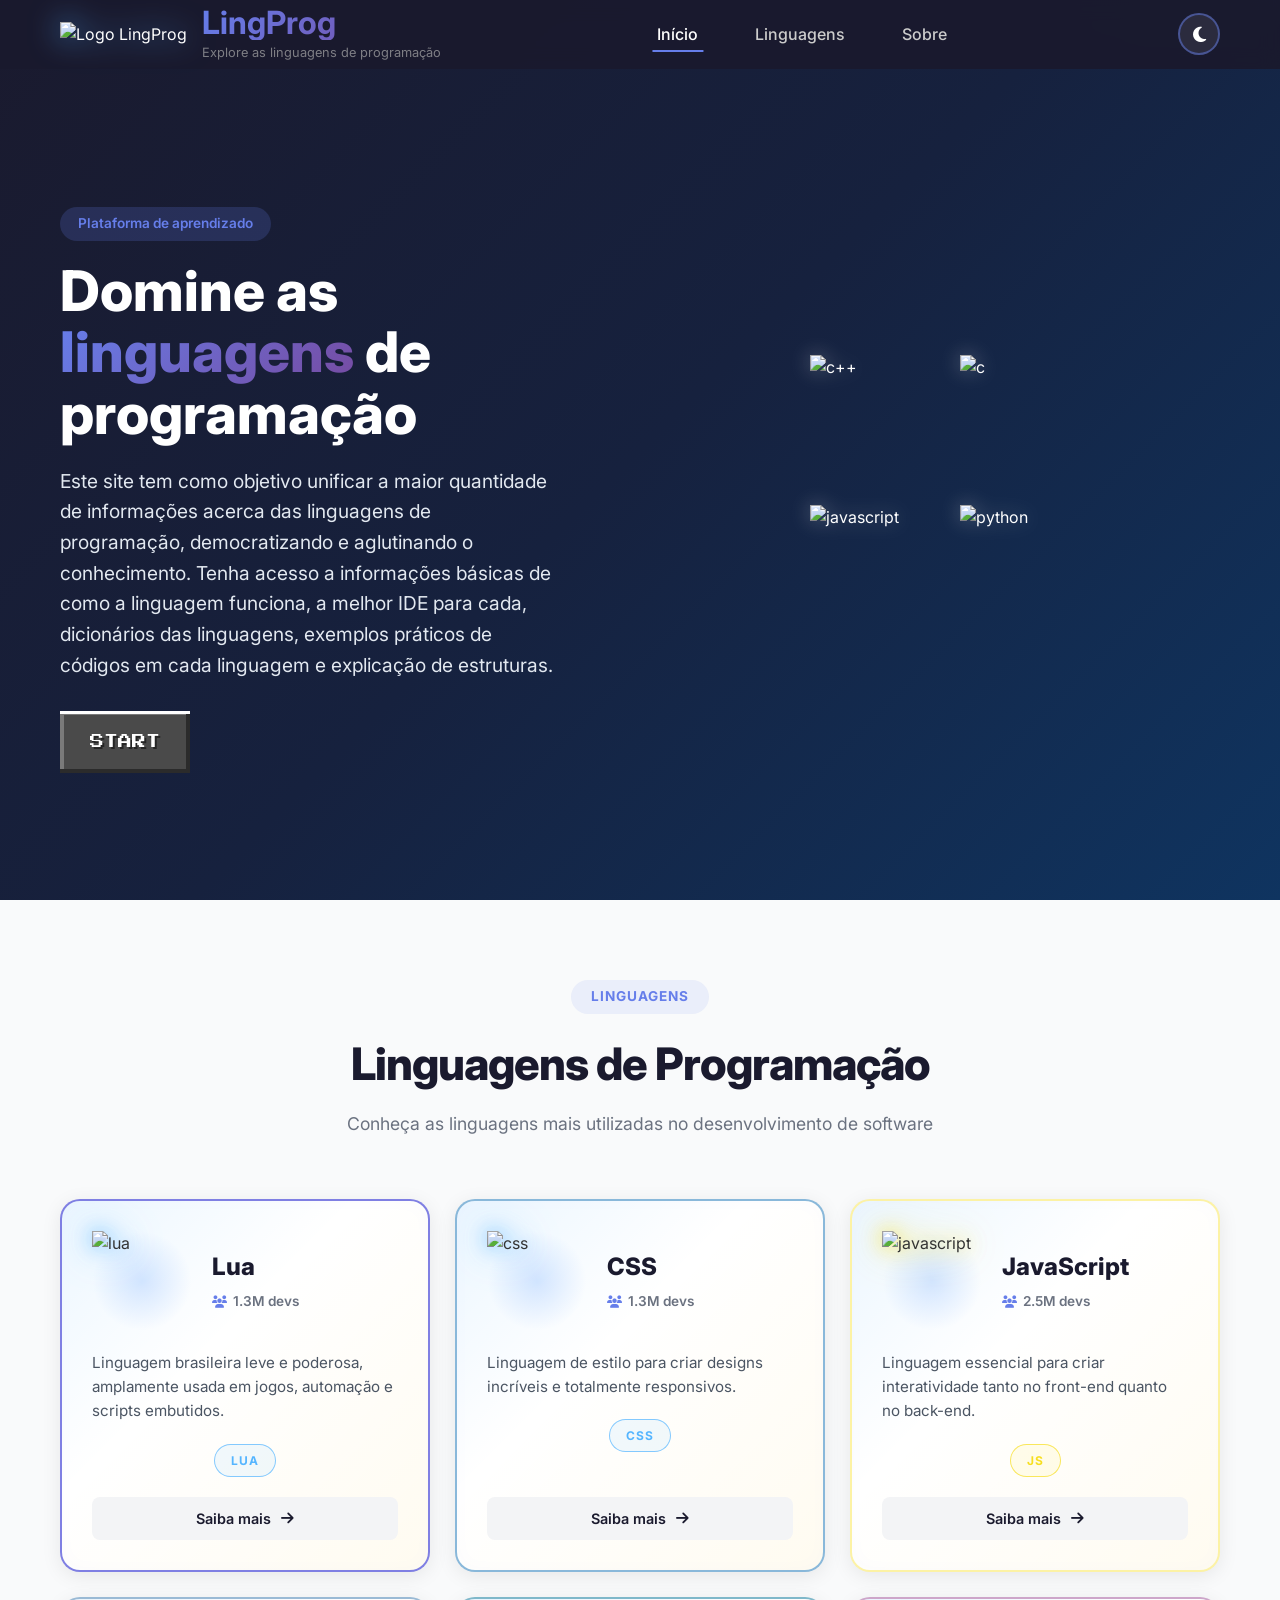
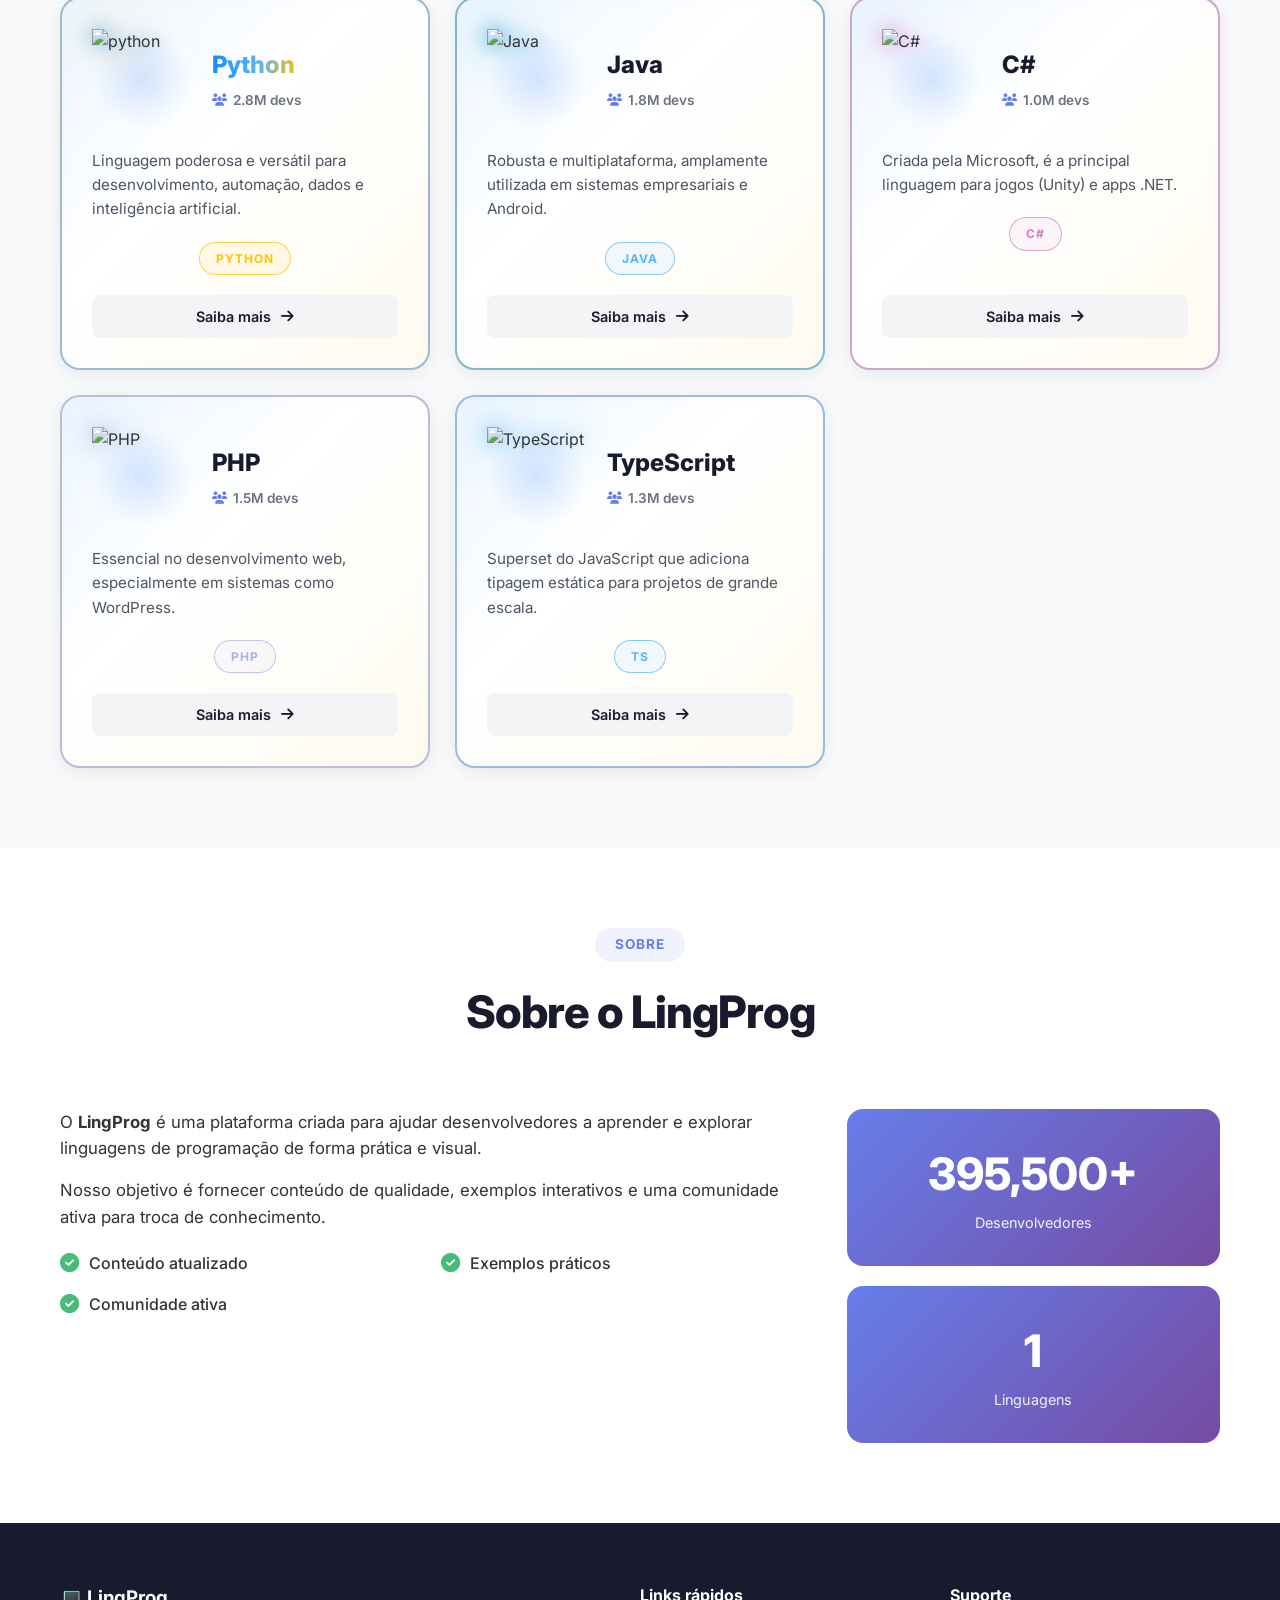
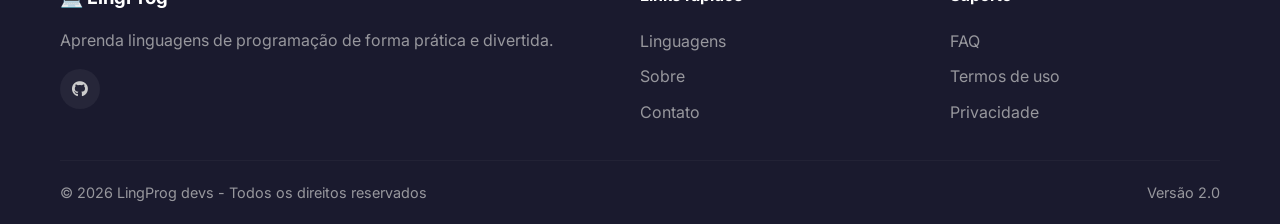
==== index.html @ 623057dc "primeito commit" ====
<!DOCTYPE html>
<html lang="pt-BR">
<head>
    <meta charset="UTF-8">
    <meta name="viewport" content="width=device-width, initial-scale=1.0">
    <title>LingProg - Linguagens de Programação</title>
    
    <!-- ===== FAVICON (Logo da aba do navegador) ===== -->
    <link rel="icon" type="image/png" href="img/logo-site.png">
    
    <!-- ===== CSS ===== -->
    <link rel="stylesheet" href="site.css">
    
    <!-- ===== FONTES ===== -->
    <link href="https://fonts.googleapis.com/css2?family=Inter:wght@300;400;500;600;700;800;900&display=swap" rel="stylesheet">
    <link href="https://fonts.googleapis.com/css2?family=Press+Start+2P&display=swap" rel="stylesheet">
    
    <!-- ===== FONT AWESOME (ÍCONES) ===== -->
    <link rel="stylesheet" href="https://cdnjs.cloudflare.com/ajax/libs/font-awesome/6.4.0/css/all.min.css">
</head>
<body>

    <!-- ========================================== -->
    <!-- LOADER / TELA DE CARREGAMENTO             -->
    <!-- ========================================== -->
    <div id="loader" class="loader">
        <div class="loader-content">
            <div class="fa-3x">
                <i class="fa-solid fa-cog fa-spin-snap fa-spin"></i>
            </div>
            <h2>LingProg</h2>
            <p>Carregando...</p>
        </div>
    </div>

    <!-- ========================================== -->
    <!-- CABEÇALHO                                 -->
    <!-- ========================================== -->
    <header id="header">
        <div class="container">
            <div class="logo">
                <img src="img/logo-site.png" alt="Logo LingProg" class="logo-img">
                <div class="logo-text">
                    <h1>LingProg</h1>
                    <p>Explore as linguagens de programação</p>
                </div>
            </div>

            <nav>
                <ul>
                    <li><a href="#home" class="active">Início</a></li>
                    <li><a href="#linguagens">Linguagens</a></li>
                    <li><a href="#sobre">Sobre</a></li>
                </ul>
            </nav>

            <!-- BOTÃO DE TEMA CLARO/ESCURO -->
            <button id="themeToggle" class="theme-toggle" aria-label="Alternar tema">
                <i class="fas fa-moon"></i>
            </button>

            <button id="menuToggle" class="menu-toggle" aria-label="Menu">
                <i class="fas fa-bars"></i>
            </button>
        </div>
    </header>

    <!-- ========================================== -->
    <!-- BANNER / INTRODUÇÃO                       -->
    <!-- ========================================== -->
    <section id="home" class="banner">
        <div class="container">
            <div class="banner-content">
                <div class="banner-text">
                    <span class="badge"> Plataforma de aprendizado</span>
                    <h2>Domine as <span class="highlight">linguagens</span> de programação</h2>
                    <p>
                        Este site tem como objetivo unificar a maior quantidade de informações acerca das linguagens de programação, democratizando e aglutinando o conhecimento.
                        Tenha acesso a informações básicas de como a linguagem funciona, a melhor IDE para cada, dicionários das linguagens, exemplos práticos de códigos em cada linguagem e explicação de estruturas.
                    </p>
                    
                    <div class="pixel-btn-wrapper">
                        <a href="#linguagens" class="btn btn-pixel liquid-pixel">
                            <span class="btn-text">START</span>
                            <span class="btn-pixel-bg"></span>
                        </a>
                    </div>
                </div>
                <div class="banner-image">
                    <div class="floating-cards">
                        <a href="#linguagens" class="pixel-card">
                            <img src="img/c-plus-plus.png" alt="c++">
                        </a>
                        <a href="#linguagens" class="pixel-card">
                            <img src="img/c.png" alt="c">
                        </a>
                        <a href="#linguagens" class="pixel-card">
                            <img src="img/js.png" alt="javascript">
                        </a>
                        <a href="#linguagens" class="pixel-card">
                            <img src="img/python.png" alt="python">
                        </a>
                    </div>
                </div>
            </div>
        </div>
    </section>

    <!-- SEÇÃO DE LINGUAGENS (CARDS)        -->
  
    <section id="linguagens" class="linguagens">
        <div class="container">
            <div class="section-header">
                <span class="section-tag">Linguagens</span>
                <h2 class="section-title"> Linguagens de Programação</h2>
                <p class="section-subtitle">
                    Conheça as linguagens mais utilizadas no desenvolvimento de software
                </p>
            </div>

            <div class="cards-grid" id="cardsGrid">
                
                <!-- CARD 1: LUA -->
                <div class="card card-lua dark-card" data-language="lua">
                    <div class="card-top">
                        <div class="card-icon">
                            <img src="img/icone-lua.png" alt="lua">
                        </div>
                        <div class="card-info-top">
                            <h3>Lua</h3>
                            <span class="card-users"><i class="fas fa-users"></i> 1.3M devs</span>
                        </div>
                    </div>
                    <p class="card-desc">
                        Linguagem brasileira leve e poderosa, amplamente usada em jogos, automação e scripts embutidos.
                    </p>
                    <span class="card-tag">LUA</span>
                    <a href="lua.html" class="btn-card">Saiba mais <i class="fas fa-arrow-right"></i></a>
                </div>

                <!-- CARD 2: CSS -->
                <div class="card card-css dark-card" data-language="css">
                    <div class="card-top">
                        <div class="card-icon">
                            <img src="img/icone-css.png" alt="css">
                        </div>
                        <div class="card-info-top">
                            <h3>CSS</h3>
                            <span class="card-users"><i class="fas fa-users"></i> 1.3M devs</span>
                        </div>
                    </div>
                    <p class="card-desc">
                        Linguagem de estilo para criar designs incríveis e totalmente responsivos.
                    </p>
                    <span class="card-tag">CSS</span>
                    <a href="css.html" class="btn-card">Saiba mais <i class="fas fa-arrow-right"></i></a>
                </div>

                <!-- CARD 3: JavaScript -->
                <div class="card card-js dark-card" data-language="js">
                    <div class="card-top">
                        <div class="card-icon">
                            <img src="img/icone-js.png" alt="javascript">
                        </div>
                        <div class="card-info-top">
                            <h3>JavaScript</h3>
                            <span class="card-users"><i class="fas fa-users"></i> 2.5M devs</span>
                        </div>
                    </div>
                    <p class="card-desc">
                        Linguagem essencial para criar interatividade tanto no front-end quanto no back-end.
                    </p>
                    <span class="card-tag">JS</span>
                    <a href="javascript.html" class="btn-card">Saiba mais <i class="fas fa-arrow-right"></i></a>
                </div>

                <!-- CARD 4: Python -->
                <div class="card card-python dark-card" data-language="python">
                    <div class="card-top">
                        <div class="card-icon">
                            <img src="img/python-card.png" alt="python">
                        </div>
                        <div class="card-info-top">
                            <h3>Python</h3>
                            <span class="card-users"><i class="fas fa-users"></i> 2.8M devs</span>
                        </div>
                    </div>
                    <p class="card-desc">
                        Linguagem poderosa e versátil para desenvolvimento, automação, dados e inteligência artificial.
                    </p>
                    <span class="card-tag">PYTHON</span>
                    <a href="python.html" class="btn-card">Saiba mais <i class="fas fa-arrow-right"></i></a>
                </div>

                <!-- CARD 5: Java -->
                <div class="card card-java dark-card" data-language="java">
                    <div class="card-top">
                        <div class="card-icon">
                            <img src="img/icone-java.png" alt="Java">
                        </div>
                        <div class="card-info-top">
                            <h3>Java</h3>
                            <span class="card-users"><i class="fas fa-users"></i> 1.8M devs</span>
                        </div>
                    </div>
                    <p class="card-desc">
                        Robusta e multiplataforma, amplamente utilizada em sistemas empresariais e Android.
                    </p>
                    <span class="card-tag">JAVA</span>
                    <a href="java.html" class="btn-card">Saiba mais <i class="fas fa-arrow-right"></i></a>
                </div>

                <!-- CARD 6: C# -->
                <div class="card card-csharp dark-card" data-language="csharp">
                    <div class="card-top">
                        <div class="card-icon">
                            <img src="img/icone-csharp.png" alt="C#">
                        </div>
                        <div class="card-info-top">
                            <h3>C#</h3>
                            <span class="card-users"><i class="fas fa-users"></i> 1.0M devs</span>
                        </div>
                    </div>
                    <p class="card-desc">
                        Criada pela Microsoft, é a principal linguagem para jogos (Unity) e apps .NET.
                    </p>
                    <span class="card-tag">C#</span>
                    <a href="csharp.html" class="btn-card">Saiba mais <i class="fas fa-arrow-right"></i></a>
                </div>

                <!-- CARD 7: PHP -->
                <div class="card card-php dark-card" data-language="php">
                    <div class="card-top">
                        <div class="card-icon">
                            <img src="img/icone-php.png" alt="PHP">
                        </div>
                        <div class="card-info-top">
                            <h3>PHP</h3>
                            <span class="card-users"><i class="fas fa-users"></i> 1.5M devs</span>
                        </div>
                    </div>
                    <p class="card-desc">
                        Essencial no desenvolvimento web, especialmente em sistemas como WordPress.
                    </p>
                    <span class="card-tag">PHP</span>
                    <a href="php.html" class="btn-card">Saiba mais <i class="fas fa-arrow-right"></i></a>
                </div>

                <!-- CARD 8: TypeScript -->
                <div class="card card-typescript dark-card" data-language="typescript">
                    <div class="card-top">
                        <div class="card-icon">
                            <img src="img/icone-typescript.png" alt="TypeScript">
                        </div>
                        <div class="card-info-top">
                            <h3>TypeScript</h3>
                            <span class="card-users"><i class="fas fa-users"></i> 1.3M devs</span>
                        </div>
                    </div>
                    <p class="card-desc">
                        Superset do JavaScript que adiciona tipagem estática para projetos de grande escala.
                    </p>
                    <span class="card-tag">TS</span>
                    <a href="typescript.html" class="btn-card">Saiba mais <i class="fas fa-arrow-right"></i></a>
                </div>

            </div>
        </div>
    </section>

    <!-- SEÇÃO SOBRE   -->
    <section id="sobre" class="sobre">
        <div class="container">
            <div class="section-header">
                <span class="section-tag">Sobre</span>
                <h2 class="section-title"> Sobre o LingProg</h2>
            </div>
            <div class="sobre-content">
                <div class="sobre-texto">
                    <p>
                        O <strong>LingProg</strong> é uma plataforma criada para ajudar
                        desenvolvedores a aprender e explorar linguagens de programação
                        de forma prática e visual.
                    </p>
                    <p>
                        Nosso objetivo é fornecer conteúdo de qualidade, exemplos
                        interativos e uma comunidade ativa para troca de conhecimento.
                    </p>
                    <div class="features">
                        <div class="feature">
                            <i class="fas fa-check-circle"></i>
                            <span>Conteúdo atualizado</span>
                        </div>
                        <div class="feature">
                            <i class="fas fa-check-circle"></i>
                            <span>Exemplos práticos</span>
                        </div>
                        <div class="feature">
                            <i class="fas fa-check-circle"></i>
                            <span>Comunidade ativa</span>
                        </div>
                    </div>
                </div>
                <div class="sobre-stats">
                    <div class="stat">
                        <span class="stat-number" data-count="2500000">0</span>
                        <span class="stat-label">Desenvolvedores</span>
                    </div>
                    <div class="stat">
                        <span class="stat-number" data-count="8">0</span>
                        <span class="stat-label">Linguagens</span>
                    </div>
                </div>
            </div>
        </div>
    </section>

    <!-- RODAPÉ       -->
    <footer>
        <div class="container">
            <div class="footer-content">
                <div class="footer-section">
                    <h3>💻 LingProg</h3>
                    <p>
                        Aprenda linguagens de programação de forma prática e divertida.
                    </p>
                    <div class="social-links">
                        <a href="#"><i class="fab fa-github"></i></a>
                    </div>
                </div>
                <div class="footer-section">
                    <h4>Links rápidos</h4>
                    <ul>
                        <li><a href="#linguagens">Linguagens</a></li>
                        <li><a href="#sobre">Sobre</a></li>
                        <li><a href="#contato">Contato</a></li>
                    </ul>
                </div>
                <div class="footer-section">
                    <h4>Suporte</h4>
                    <ul>
                        <li><a href="#">FAQ</a></li>
                        <li><a href="#">Termos de uso</a></li>
                        <li><a href="#">Privacidade</a></li>
                    </ul>
                </div>
            </div>
            <div class="footer-bottom">
                <p>&copy; 2026 LingProg devs - Todos os direitos reservados</p>
                <p class="footer-version">Versão 2.0</p>
            </div>
        </div>
    </footer>

    <button id="backToTop" class="back-to-top">
        <i class="fas fa-arrow-up"></i>
    </button>

    <script src="script.js"></script>
</body>
</html>
---- site.css ----
/* ========================================== */
/* TEMA CLARO E ESCURO - VARIÁVEIS             */
/* ========================================== */

:root {
    --bg-body: #f0f2f5;
    --bg-card: #ffffff;
    --bg-section: #f9fafb;
    --bg-header: rgba(26, 26, 46, 0.95);
    --text-primary: #333;
    --text-secondary: #6b7280;
    --text-title: #1a1a2e;
    --border-color: #e5e7eb;
}

body.dark-mode {
    --bg-body: #0a0e1a;
    --bg-card: #05070d;
    --bg-section: #0f1420;
    --bg-header: rgba(5, 7, 13, 0.95);
    --text-primary: #e2e8f0;
    --text-secondary: #8a94a6;
    --text-title: #ffffff;
    --border-color: #1f2937;
}

/* RESET E CONFIGURAÇÕES GERAIS */
* {
    margin: 0;
    padding: 0;
    box-sizing: border-box;
}

html {
    scroll-behavior: smooth;
}

body {
    font-family: 'Inter', sans-serif;
    background: var(--bg-body);
    color: var(--text-primary);
    line-height: 1.6;
    overflow-x: hidden;
    transition: background 0.4s ease, color 0.4s ease;
}

.container {
    max-width: 1200px;
    margin: 0 auto;
    padding: 0 20px;
}

a {
    text-decoration: none;
    color: inherit;
}

ul {
    list-style: none;
}

/* LOADER */
.loader {
    position: fixed;
    top: 0;
    left: 0;
    width: 100%;
    height: 100%;
    background: #1a1a2e;
    display: flex;
    justify-content: center;
    align-items: center;
    z-index: 9999;
    transition: opacity 0.8s ease, visibility 0.8s ease;
}

.loader.hidden {
    opacity: 0;
    visibility: hidden;
}

.loader-content {
    text-align: center;
    color: white;
}

.loader-content h2 {
    font-size: 2em;
    background: linear-gradient(135deg, #667eea, #764ba2);
    -webkit-background-clip: text;
    -webkit-text-fill-color: transparent;
}

.loader-content p {
    opacity: 0.7;
    margin-top: 5px;
}

/* CABEÇALHO */
header {
    background: var(--bg-header);
    backdrop-filter: blur(10px);
    color: white;
    padding: 5px 0;
    position: fixed;
    width: 100%;
    top: 0;
    z-index: 1000;
    transition: all 0.3s ease;
}

header.scrolled {
    box-shadow: 0 4px 20px rgba(0,0,0,0.3);
    padding: 2px 0;
}

header .container {
    display: flex;
    justify-content: space-between;
    align-items: center;
    flex-wrap: wrap;
}

.logo {
    display: flex;
    align-items: center;
    gap: 15px;
}

.logo-img {
    width: auto;
    max-height: 160px;
    object-fit: contain;
    filter: drop-shadow(0 0 15px rgba(79, 172, 254, 0.8));
    animation: logoFloat 3s ease-in-out infinite;
}

@keyframes logoFloat {
    0%, 100% { transform: translateY(0px) rotate(0deg); }
    50% { transform: translateY(-5px) rotate(3deg); }
}

.logo-text h1 {
    font-size: 2em;
    margin: 0;
    line-height: 1.1;
    background: linear-gradient(135deg, #667eea, #764ba2);
    -webkit-background-clip: text;
    -webkit-text-fill-color: transparent;
}

.logo-text p {
    font-size: 0.8em;
    opacity: 0.7;
    -webkit-text-fill-color: #aaa;
    margin: 0;
    margin-top: 3px;
}

nav ul {
    display: flex;
    gap: 25px;
    align-items: center;
}

nav ul li a {
    color: #ccc;
    font-weight: 500;
    transition: all 0.3s;
    padding: 8px 16px;
    border-radius: 8px;
    position: relative;
}

nav ul li a::after {
    content: '';
    position: absolute;
    bottom: 0;
    left: 50%;
    transform: translateX(-50%);
    width: 0;
    height: 2px;
    background: #667eea;
    transition: width 0.3s ease;
}

nav ul li a:hover::after,
nav ul li a.active::after {
    width: 70%;
}

nav ul li a:hover {
    color: white;
    background: rgba(255,255,255,0.05);
}

nav ul li a.active {
    color: white;
}

/* BOTÃO DE TEMA */
.theme-toggle {
    background: rgba(255, 255, 255, 0.08);
    border: 2px solid rgba(102, 126, 234, 0.5);
    color: #fff;
    font-size: 1.1em;
    width: 42px;
    height: 42px;
    border-radius: 50%;
    cursor: pointer;
    display: flex;
    align-items: center;
    justify-content: center;
    transition: all 0.3s ease;
    margin-left: 15px;
    flex-shrink: 0;
}

.theme-toggle:hover {
    background: #667eea;
    border-color: #667eea;
    transform: rotate(20deg) scale(1.1);
    box-shadow: 0 0 15px rgba(102, 126, 234, 0.6);
}

.theme-toggle i {
    transition: transform 0.5s ease;
}

body.dark-mode .theme-toggle i {
    color: #f7df1e;
    transform: rotate(360deg);
}

.menu-toggle {
    display: none;
    background: none;
    border: none;
    color: white;
    font-size: 1.5em;
    cursor: pointer;
    padding: 5px;
    transition: transform 0.3s ease;
}

.menu-toggle:hover {
    transform: rotate(90deg);
}

/* BANNER */
.banner {
    background: linear-gradient(135deg, #1a1a2e 0%, #16213e 50%, #0f3460 100%);
    color: white;
    padding: 160px 0 80px;
    min-height: 100vh;
    display: flex;
    align-items: center;
    position: relative;
    overflow: hidden;
    transition: background 0.4s ease;
}

body.dark-mode .banner {
    background: linear-gradient(135deg, #05070d 0%, #0a0e1a 50%, #0f1420 100%);
}

.banner::before {
    content: '';
    position: absolute;
    top: -50%;
    right: -10%;
    width: 500px;
    height: 500px;
    background: radial-gradient(circle, rgba(102, 126, 234, 0.1), transparent);
    border-radius: 50%;
    animation: float 20s ease-in-out infinite;
}

@keyframes float {
    0%, 100% { transform: translate(0, 0) scale(1); }
    50% { transform: translate(-50px, -30px) scale(1.1); }
}

.banner-content {
    display: grid;
    grid-template-columns: 1fr 1fr;
    gap: 60px;
    align-items: center;
    position: relative;
    z-index: 1;
}

.banner-text .badge {
    display: inline-block;
    background: rgba(102, 126, 234, 0.2);
    color: #667eea;
    padding: 6px 18px;
    border-radius: 20px;
    font-size: 0.85em;
    font-weight: 600;
    margin-bottom: 20px;
    animation: fadeInUp 1s ease;
}

.banner-text h2 {
    font-size: 3.5em;
    font-weight: 800;
    line-height: 1.1;
    margin-bottom: 20px;
    animation: fadeInUp 1s ease 0.2s both;
    color: #ffffff;
}

.banner-text h2 .highlight {
    background: linear-gradient(135deg, #667eea, #764ba2);
    -webkit-background-clip: text;
    -webkit-text-fill-color: transparent;
}

.banner-text p {
    font-size: 1.2em;
    opacity: 0.8;
    max-width: 500px;
    margin-bottom: 30px;
    animation: fadeInUp 1s ease 0.4s both;
    color: #e2e8f0;
}

/* BOTÃO PIXEL */
.pixel-btn-wrapper {
    display: flex;
    justify-content: flex-start;
    animation: fadeInUp 1s ease 0.6s both;
}

.btn-pixel {
    position: relative;
    font-family: 'Press Start 2P', cursive;
    font-size: 14px;
    color: #fff;
    background: #4a4a4a;
    border: none;
    cursor: pointer;
    padding: 20px 30px;
    text-shadow: 2px 2px 0 rgba(0, 0, 0, 0.5);
    box-shadow: 
        inset -4px -4px 0px 0px #2b2b2b,
        inset 4px 4px 0px 0px #7a7a7a; 
    border-radius: 0; 
    transition: transform 0.1s ease, background 0.4s ease;
    z-index: 1; 
    display: inline-block;
}

.btn-pixel::before {
    content: '';
    position: absolute;
    top: 0;
    left: 0;
    width: 100%;
    height: 0%;
    background: #4a7bdb;
    z-index: -1;
    transition: height 0.4s ease-out;
    box-shadow: inset 0px -4px 0px 0px #2f55a3;
    border-bottom: 3px solid #fff;
}

.btn-pixel:hover::before {
    height: 100%;
}

.btn-pixel:active {
    transform: translateY(3px);
}

.btn-pixel:hover {
    color: #fff;
    text-shadow: 2px 2px 0 rgba(0, 0, 0, 0.8);
    background: #4a4a4a;
}

/* ÍCONES DO BANNER */
.banner-image {
    display: flex;
    justify-content: center;
    align-items: center;
    animation: fadeInUp 1s ease 0.8s both;
}

.floating-cards {
    display: grid;
    grid-template-columns: repeat(2, 1fr);
    gap: 30px;
}

.pixel-card {
    display: flex;
    justify-content: center;
    align-items: center;
    width: 120px;
    height: 120px;
    cursor: pointer;
    transition: transform 0.3s ease;
    animation: floatCards 6s ease-in-out infinite;
}

.pixel-card img {
    width: 100%;
    height: 100%;
    object-fit: contain;
    filter: drop-shadow(0 0 10px rgba(255,255,255,0.3));
    transition: transform 0.3s ease, filter 0.3s ease;
}

.pixel-card:hover {
    transform: scale(1.15);
}

.pixel-card:hover img {
    filter: drop-shadow(0 0 15px rgba(255,255,255,0.7));
}

.pixel-card:nth-child(1) { animation-delay: 0s; }
.pixel-card:nth-child(2) { animation-delay: 0.5s; }
.pixel-card:nth-child(3) { animation-delay: 1s; }
.pixel-card:nth-child(4) { animation-delay: 1.5s; }

@keyframes floatCards {
    0%, 100% { transform: translateY(0px); }
    50% { transform: translateY(-15px); }
}

@keyframes fadeInUp {
    from {
        opacity: 0;
        transform: translateY(30px);
    }
    to {
        opacity: 1;
        transform: translateY(0);
    }
}

/* SEÇÃO DE LINGUAGENS */
.linguagens {
    padding: 80px 0;
    background: var(--bg-section);
    transition: background 0.4s ease;
}

.section-header {
    text-align: center;
    margin-bottom: 60px;
}

.section-tag {
    display: inline-block;
    background: rgba(102, 126, 234, 0.1);
    color: #667eea;
    padding: 6px 20px;
    border-radius: 20px;
    font-size: 0.85em;
    font-weight: 700;
    margin-bottom: 15px;
    text-transform: uppercase;
    letter-spacing: 1px;
}

.section-title {
    font-size: 2.8em;
    font-weight: 800;
    color: var(--text-title);
    margin-bottom: 10px;
    letter-spacing: -1px;
    transition: color 0.4s ease;
}

.section-subtitle {
    color: var(--text-secondary);
    font-size: 1.1em;
    max-width: 600px;
    margin: 0 auto;
    transition: color 0.4s ease;
}

.cards-grid {
    display: grid;
    grid-template-columns: repeat(auto-fit, minmax(280px, 1fr));
    gap: 25px;
}

/* ========================================== */
/* CARDS COM NOVO ESTILO (DARK PREMIUM)       */
/* ========================================== */

.card {
    position: relative;
    border-radius: 20px;
    padding: 30px;
    display: flex;
    flex-direction: column;
    justify-content: space-between;
    overflow: hidden;
    background: #05070d;
    border: 2px solid rgba(40, 130, 255, 0.4);
    box-shadow:
        0 0 15px rgba(0, 110, 255, 0.2),
        inset 0 0 25px rgba(0, 90, 255, 0.05);
    transition: all 0.4s ease;
    opacity: 0;
    transform: translateY(30px);
}

body:not(.dark-mode) .card {
    background: #ffffff;
    box-shadow:
        0 4px 20px rgba(0, 0, 0, 0.08),
        inset 0 0 20px rgba(0, 90, 255, 0.02);
}

.card.visible {
    opacity: 1;
    transform: translateY(0);
}

.card:hover {
    transform: translateY(-10px) scale(1.02);
    border-color: #168cff;
    box-shadow:
        0 0 20px rgba(0, 130, 255, 0.5),
        0 0 40px rgba(0, 110, 255, 0.2),
        0 20px 50px rgba(0, 0, 0, 0.5),
        inset 0 0 30px rgba(0, 120, 255, 0.1);
}

/* Cores específicas das bordas por linguagem */
.card-lua       { border-color: rgba(0, 0, 200, 0.5); }
.card-lua:hover { border-color: #0033cc; box-shadow: 0 0 20px rgba(0, 50, 200, 0.6), 0 20px 50px rgba(0,0,0,0.5); }

.card-css       { border-color: rgba(21, 114, 182, 0.5); }
.card-css:hover { border-color: #1572b6; box-shadow: 0 0 20px rgba(21, 114, 182, 0.6), 0 20px 50px rgba(0,0,0,0.5); }

.card-js        { border-color: rgba(247, 223, 30, 0.4); }
.card-js:hover  { border-color: #f7df1e; box-shadow: 0 0 20px rgba(247, 223, 30, 0.5), 0 20px 50px rgba(0,0,0,0.5); }

.card-python       { border-color: rgba(55, 118, 171, 0.5); }
.card-python:hover { border-color: #4a9eff; box-shadow: 0 0 20px rgba(74, 158, 255, 0.6), 0 20px 50px rgba(0,0,0,0.5); }

.card-java       { border-color: rgba(0, 115, 150, 0.5); }
.card-java:hover { border-color: #007396; box-shadow: 0 0 20px rgba(0, 115, 150, 0.6), 0 20px 50px rgba(0,0,0,0.5); }

.card-csharp       { border-color: rgba(155, 79, 150, 0.5); }
.card-csharp:hover { border-color: #9b4f96; box-shadow: 0 0 20px rgba(155, 79, 150, 0.6), 0 20px 50px rgba(0,0,0,0.5); }

.card-php       { border-color: rgba(119, 123, 180, 0.5); }
.card-php:hover { border-color: #777bb4; box-shadow: 0 0 20px rgba(119, 123, 180, 0.6), 0 20px 50px rgba(0,0,0,0.5); }

.card-typescript       { border-color: rgba(49, 120, 198, 0.5); }
.card-typescript:hover { border-color: #3178c6; box-shadow: 0 0 20px rgba(49, 120, 198, 0.6), 0 20px 50px rgba(0,0,0,0.5); }

/* Brilho interno do card */
.card::before {
    content: "";
    position: absolute;
    inset: 0;
    background: linear-gradient(135deg, rgba(0, 140, 255, 0.08), transparent 40%, rgba(255, 190, 0, 0.06));
    pointer-events: none;
}

/* Card Top */
.card-top {
    display: flex;
    align-items: center;
    gap: 20px;
    margin-bottom: 20px;
    z-index: 2;
}

/* ÍCONES GRANDES E BRILHANTES */
.card-icon {
    width: 100px;
    height: 100px;
    display: flex;
    align-items: center;
    justify-content: center;
    border-radius: 20px;
    background: radial-gradient(circle, rgba(0, 100, 255, 0.15), transparent 70%);
    padding: 0;
    transition: transform 0.3s ease;
    flex-shrink: 0;
}

.card-icon img {
    width: 100%;
    height: 100%;
    object-fit: contain;
    filter:
        drop-shadow(0 0 10px rgba(0, 130, 255, 0.8))
        drop-shadow(0 0 20px rgba(0, 130, 255, 0.4));
    transition: 0.4s ease;
}

.card:hover .card-icon img {
    transform: scale(1.1) rotate(-2deg);
    filter:
        drop-shadow(0 0 15px rgba(0, 150, 255, 1))
        drop-shadow(0 0 35px rgba(0, 130, 255, 0.7));
}

.card-lua .card-icon img       { filter: drop-shadow(0 0 10px rgba(85, 181, 255, 0.8)) drop-shadow(0 0 20px rgba(85, 181, 255, 0.4)); }
.card-css .card-icon img       { filter: drop-shadow(0 0 10px rgba(85, 181, 255, 0.8)) drop-shadow(0 0 20px rgba(85, 181, 255, 0.4)); }
.card-js .card-icon img        { filter: drop-shadow(0 0 10px rgba(247, 223, 30, 0.8)) drop-shadow(0 0 20px rgba(247, 223, 30, 0.4)); }
.card-python .card-icon img    { filter: drop-shadow(0 0 10px rgba(74, 158, 255, 0.9)) drop-shadow(0 0 20px rgba(255, 196, 0, 0.5)); }
.card-java .card-icon img      { filter: drop-shadow(0 0 10px rgba(0, 150, 200, 0.8)) drop-shadow(0 0 20px rgba(0, 150, 200, 0.4)); }
.card-csharp .card-icon img    { filter: drop-shadow(0 0 10px rgba(209, 125, 203, 0.8)) drop-shadow(0 0 20px rgba(209, 125, 203, 0.4)); }
.card-php .card-icon img       { filter: drop-shadow(0 0 10px rgba(170, 176, 232, 0.8)) drop-shadow(0 0 20px rgba(170, 176, 232, 0.4)); }
.card-typescript .card-icon img{ filter: drop-shadow(0 0 10px rgba(85, 181, 255, 0.8)) drop-shadow(0 0 20px rgba(85, 181, 255, 0.4)); }

.card-lua:hover .card-icon img       { filter: drop-shadow(0 0 15px rgba(85, 181, 255, 1)) drop-shadow(0 0 35px rgba(85, 181, 255, 0.7)); }
.card-css:hover .card-icon img       { filter: drop-shadow(0 0 15px rgba(85, 181, 255, 1)) drop-shadow(0 0 35px rgba(85, 181, 255, 0.7)); }
.card-js:hover .card-icon img        { filter: drop-shadow(0 0 15px rgba(247, 223, 30, 1)) drop-shadow(0 0 35px rgba(247, 223, 30, 0.7)); }
.card-python:hover .card-icon img    { filter: drop-shadow(0 0 15px rgba(74, 158, 255, 1)) drop-shadow(0 0 35px rgba(255, 196, 0, 0.8)); }
.card-java:hover .card-icon img      { filter: drop-shadow(0 0 15px rgba(0, 150, 200, 1)) drop-shadow(0 0 35px rgba(0, 150, 200, 0.7)); }
.card-csharp:hover .card-icon img    { filter: drop-shadow(0 0 15px rgba(209, 125, 203, 1)) drop-shadow(0 0 35px rgba(209, 125, 203, 0.7)); }
.card-php:hover .card-icon img       { filter: drop-shadow(0 0 15px rgba(170, 176, 232, 1)) drop-shadow(0 0 35px rgba(170, 176, 232, 0.7)); }
.card-typescript:hover .card-icon img{ filter: drop-shadow(0 0 15px rgba(85, 181, 255, 1)) drop-shadow(0 0 35px rgba(85, 181, 255, 0.7)); }

/* Títulos */
.card-info-top h3 {
    font-size: 1.5em;
    font-weight: 800;
    margin-bottom: 5px;
    color: #fff;
}

body:not(.dark-mode) .card-info-top h3 {
    color: #1a1a2e;
}

.card-lua h3       { color: #55b5ff; }
.card-css h3       { color: #55b5ff; }
.card-js h3        { color: #f7df1e; }
.card-python h3 {
    background: linear-gradient(90deg, #168cff, #55b5ff, #ffc400);
    -webkit-background-clip: text;
    -webkit-text-fill-color: transparent;
}
.card-java h3      { color: #55b5ff; }
.card-csharp h3    { color: #d17dcb; }
.card-php h3       { color: #aab0e8; }
.card-typescript h3{ color: #55b5ff; }

.card-users {
    font-size: 0.85em;
    color: #8a94a6;
    font-weight: 600;
    display: flex;
    align-items: center;
    gap: 6px;
}

body:not(.dark-mode) .card-users {
    color: #6b7280;
}

.card-users i {
    color: #667eea;
    font-size: 0.9em;
}

.card-desc {
    color: #aeb8c8;
    font-size: 0.95em;
    line-height: 1.6;
    margin-bottom: 20px;
    z-index: 2;
}

body:not(.dark-mode) .card-desc {
    color: #4b5563;
}

.card-tag {
    display: block;
    width: fit-content;
    margin: 0 auto 20px;
    padding: 6px 16px;
    border-radius: 50px;
    font-size: 0.75em;
    font-weight: 700;
    letter-spacing: 1px;
    text-transform: uppercase;
    z-index: 2;
}

.card-lua .card-tag       { color: #55b5ff; border: 1px solid rgba(85, 181, 255, 0.7); background: rgba(85, 181, 255, 0.08); }
.card-css .card-tag       { color: #55b5ff; border: 1px solid rgba(85, 181, 255, 0.7); background: rgba(85, 181, 255, 0.08); }
.card-js .card-tag        { color: #f7df1e; border: 1px solid rgba(247, 223, 30, 0.7); background: rgba(247, 223, 30, 0.08); }
.card-python .card-tag    { color: #ffc400; border: 1px solid rgba(255, 196, 0, 0.7); background: rgba(255, 190, 0, 0.08); }
.card-java .card-tag      { color: #55b5ff; border: 1px solid rgba(85, 181, 255, 0.7); background: rgba(85, 181, 255, 0.08); }
.card-csharp .card-tag    { color: #d17dcb; border: 1px solid rgba(209, 125, 203, 0.7); background: rgba(209, 125, 203, 0.08); }
.card-php .card-tag       { color: #aab0e8; border: 1px solid rgba(170, 176, 232, 0.7); background: rgba(170, 176, 232, 0.08); }
.card-typescript .card-tag{ color: #55b5ff; border: 1px solid rgba(85, 181, 255, 0.7); background: rgba(85, 181, 255, 0.08); }

.btn-card {
    display: inline-flex;
    align-items: center;
    justify-content: center;
    gap: 10px;
    padding: 10px 20px;
    border-radius: 8px;
    font-size: 0.9em;
    font-weight: 600;
    transition: all 0.3s ease;
    margin-top: auto;
    background: rgba(255, 255, 255, 0.05);
    color: #fff;
    z-index: 2;
}

body:not(.dark-mode) .btn-card {
    background: #f3f4f6;
    color: #1a1a2e;
}

.btn-card:hover {
    gap: 15px;
    background: rgba(102, 126, 234, 0.3);
}

.card-lua .btn-card:hover       { background: #0033cc; color: white; }
.card-css .btn-card:hover       { background: #1572b6; color: white; }
.card-js .btn-card:hover        { background: #f7df1e; color: #1a1a2e; }
.card-python .btn-card:hover    { background: #3776ab; color: white; }
.card-java .btn-card:hover      { background: #007396; color: white; }
.card-csharp .btn-card:hover    { background: #9b4f96; color: white; }
.card-php .btn-card:hover       { background: #777bb4; color: white; }
.card-typescript .btn-card:hover{ background: #3178c6; color: white; }

/* SOBRE */
.sobre {
    background: var(--bg-card);
    padding: 80px 0;
    transition: background 0.4s ease;
}

.sobre-content {
    display: grid;
    grid-template-columns: 2fr 1fr;
    gap: 40px;
    margin-top: 30px;
}

.sobre-texto p {
    margin-bottom: 15px;
    font-size: 1.05em;
    color: var(--text-primary);
    transition: color 0.4s ease;
}

.features {
    display: grid;
    grid-template-columns: 1fr 1fr;
    gap: 15px;
    margin-top: 20px;
}

.feature {
    display: flex;
    align-items: center;
    gap: 10px;
    font-weight: 500;
}

.feature i {
    color: #48bb78;
    font-size: 1.2em;
}

.sobre-stats {
    display: grid;
    grid-template-columns: 1fr;
    gap: 20px;
    align-content: start;
}

.stat {
    background: linear-gradient(135deg, #667eea 0%, #764ba2 100%);
    color: white;
    padding: 30px;
    border-radius: 16px;
    text-align: center;
    transition: all 0.4s ease;
}

.stat:hover {
    transform: scale(1.03);
    box-shadow: 0 10px 30px rgba(102, 126, 234, 0.3);
}

.stat-number {
    display: block;
    font-size: 2.8em;
    font-weight: 800;
}

.stat-label {
    font-size: 0.9em;
    opacity: 0.9;
}

/* RODAPÉ */
footer {
    background: #1a1a2e;
    color: #ccc;
    padding: 60px 0 20px;
    transition: background 0.4s ease;
}

body.dark-mode footer {
    background: #05070d;
}

.footer-content {
    display: grid;
    grid-template-columns: 2fr 1fr 1fr;
    gap: 40px;
    margin-bottom: 30px;
}

.footer-section h3,
.footer-section h4 {
    color: white;
    margin-bottom: 15px;
}

.footer-section p {
    opacity: 0.7;
}

.social-links {
    display: flex;
    gap: 15px;
    margin-top: 15px;
}

.social-links a {
    display: flex;
    align-items: center;
    justify-content: center;
    width: 40px;
    height: 40px;
    background: rgba(255,255,255,0.05);
    border-radius: 50%;
    transition: all 0.3s ease;
    color: #ccc;
}

.social-links a:hover {
    background: #667eea;
    color: white;
    transform: translateY(-3px);
}

.footer-section ul li {
    padding: 5px 0;
}

.footer-section ul li a {
    opacity: 0.7;
    transition: all 0.3s ease;
}

.footer-section ul li a:hover {
    opacity: 1;
    color: white;
    padding-left: 5px;
}

.footer-bottom {
    border-top: 1px solid rgba(255,255,255,0.05);
    padding-top: 20px;
    display: flex;
    justify-content: space-between;
    align-items: center;
    font-size: 0.9em;
    opacity: 0.7;
}

/* BOTÃO VOLTAR AO TOPO */
.back-to-top {
    position: fixed;
    bottom: 30px;
    right: 30px;
    width: 50px;
    height: 50px;
    background: linear-gradient(135deg, #667eea, #764ba2);
    color: white;
    border: none;
    border-radius: 50%;
    font-size: 1.2em;
    cursor: pointer;
    transition: all 0.4s ease;
    opacity: 0;
    visibility: hidden;
    box-shadow: 0 4px 15px rgba(102, 126, 234, 0.3);
    z-index: 999;
}

.back-to-top.visible {
    opacity: 1;
    visibility: visible;
}

.back-to-top:hover {
    transform: translateY(-5px) scale(1.1);
    box-shadow: 0 8px 30px rgba(102, 126, 234, 0.5);
}

/* RESPONSIVIDADE */
@media (max-width: 992px) {
    .banner-content {
        grid-template-columns: 1fr;
        text-align: center;
    }
    
    .banner-text p {
        margin: 0 auto 30px;
    }
    
    .banner-buttons {
        justify-content: center;
    }
    
    .pixel-btn-wrapper {
        justify-content: center;
    }

    .sobre-content {
        grid-template-columns: 1fr;
    }
    
    .footer-content {
        grid-template-columns: 1fr 1fr;
    }
}

@media (max-width: 768px) {
    header .container {
        flex-wrap: wrap;
    }
    
    nav {
        display: none;
        width: 100%;
        margin-top: 15px;
    }
    
    nav.open {
        display: block;
    }
    
    nav ul {
        flex-direction: column;
        gap: 10px;
        text-align: center;
    }
    
    nav ul li a {
        display: block;
        padding: 10px;
    }
    
    .menu-toggle {
        display: block;
    }

    .theme-toggle {
        width: 38px;
        height: 38px;
        font-size: 1em;
        margin-left: 10px;
    }
    
    .banner {
        padding: 120px 0 60px;
        min-height: auto;
    }
    
    .banner-text h2 {
        font-size: 2.2em;
    }
    
    .cards-grid {
        grid-template-columns: 1fr;
        max-width: 400px;
        margin: 0 auto;
    }
    
    .features {
        grid-template-columns: 1fr;
    }
    
    .floating-cards {
        grid-template-columns: repeat(2, 1fr);
        gap: 20px;
    }

    .pixel-card {
        width: 90px;
        height: 90px;
    }

    .card-icon {
        width: 80px;
        height: 80px;
    }
    
    .footer-content {
        grid-template-columns: 1fr;
        text-align: center;
    }
    
    .social-links {
        justify-content: center;
    }
    
    .footer-bottom {
        flex-direction: column;
        gap: 10px;
        text-align: center;
    }
    
    .section-title {
        font-size: 2em;
    }
    
    .back-to-top {
        width: 40px;
        height: 40px;
        bottom: 20px;
        right: 20px;
        font-size: 1em;
    }
}

@media (max-width: 480px) {
    .banner-text h2 {
        font-size: 1.8em;
    }
    
    .banner-buttons {
        flex-direction: column;
        align-items: center;
    }
    
    .btn {
        width: 100%;
        justify-content: center;
    }
    
    .floating-cards {
        grid-template-columns: repeat(2, 1fr);
        gap: 15px;
    }
    
    .pixel-card {
        width: 70px;
        height: 70px;
    }

    .card-icon {
        width: 70px;
        height: 70px;
    }
    
    .stat-number {
        font-size: 2em;
    }
}
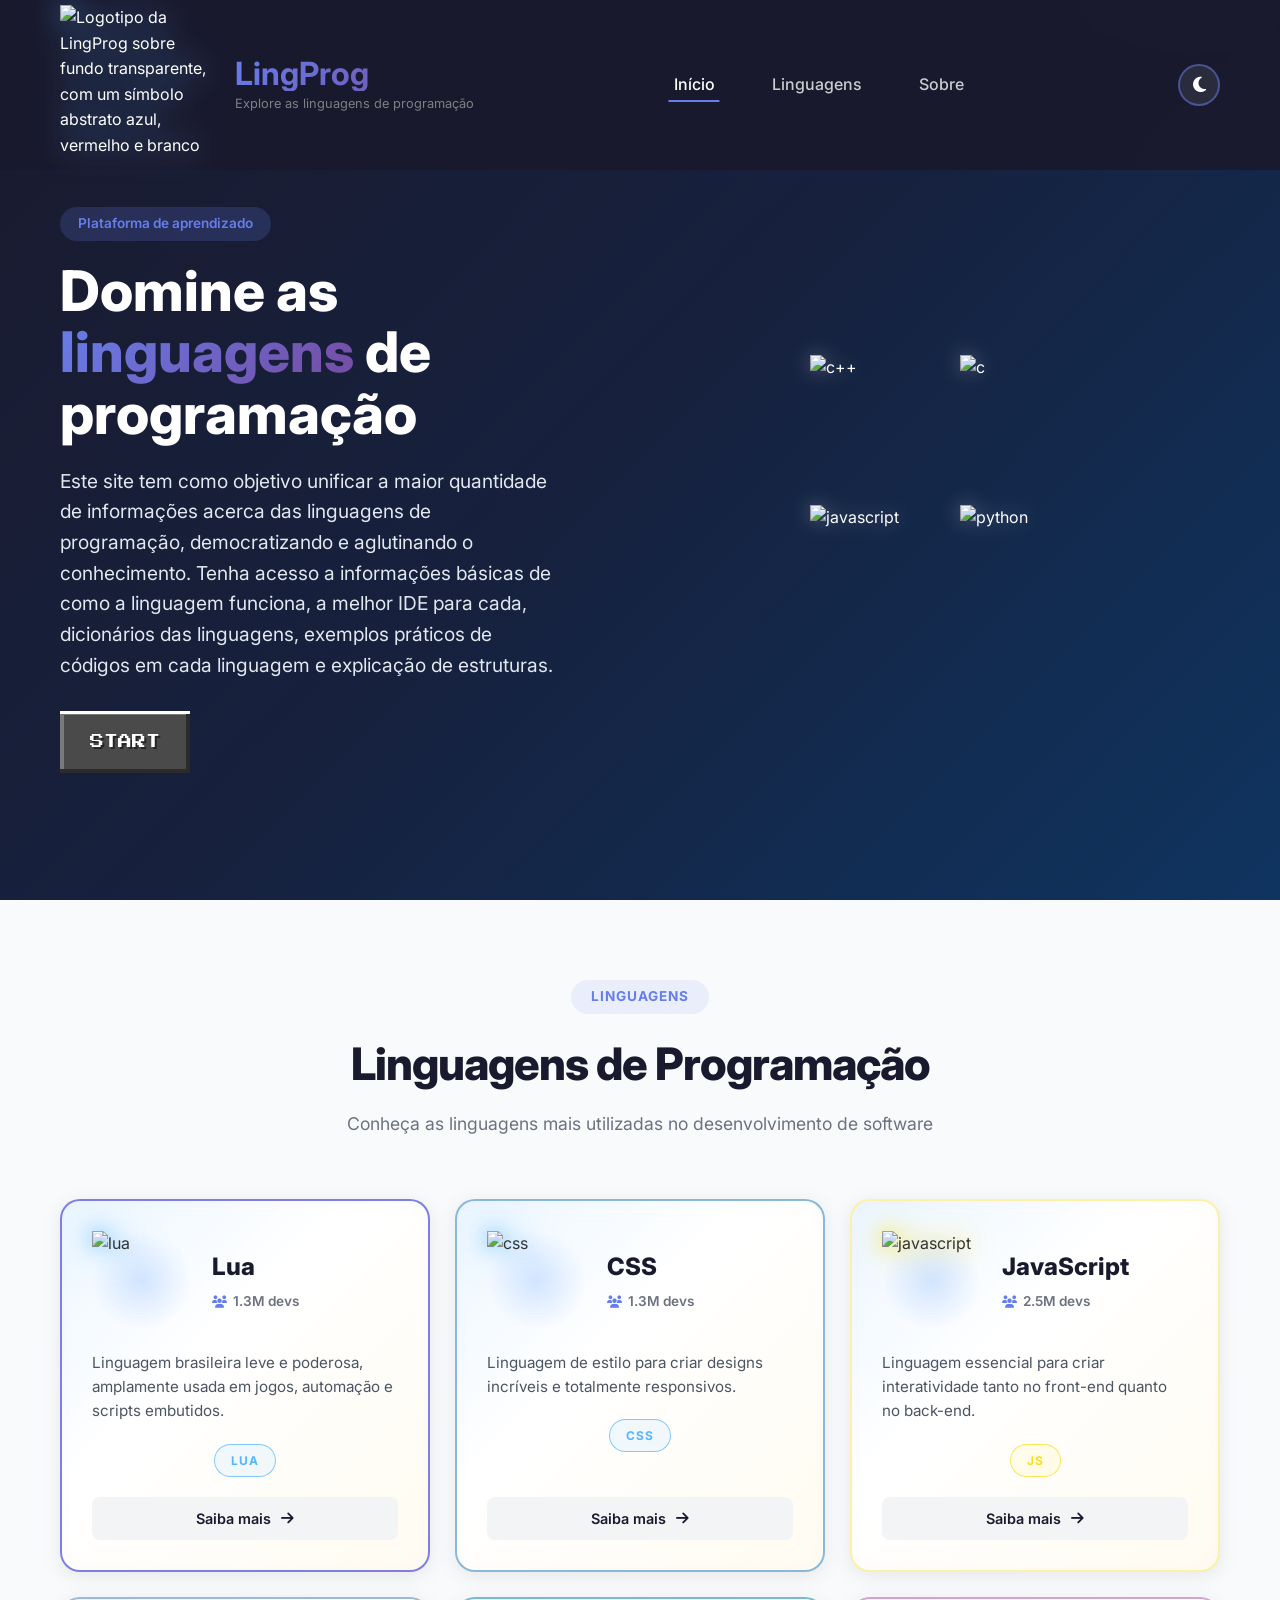
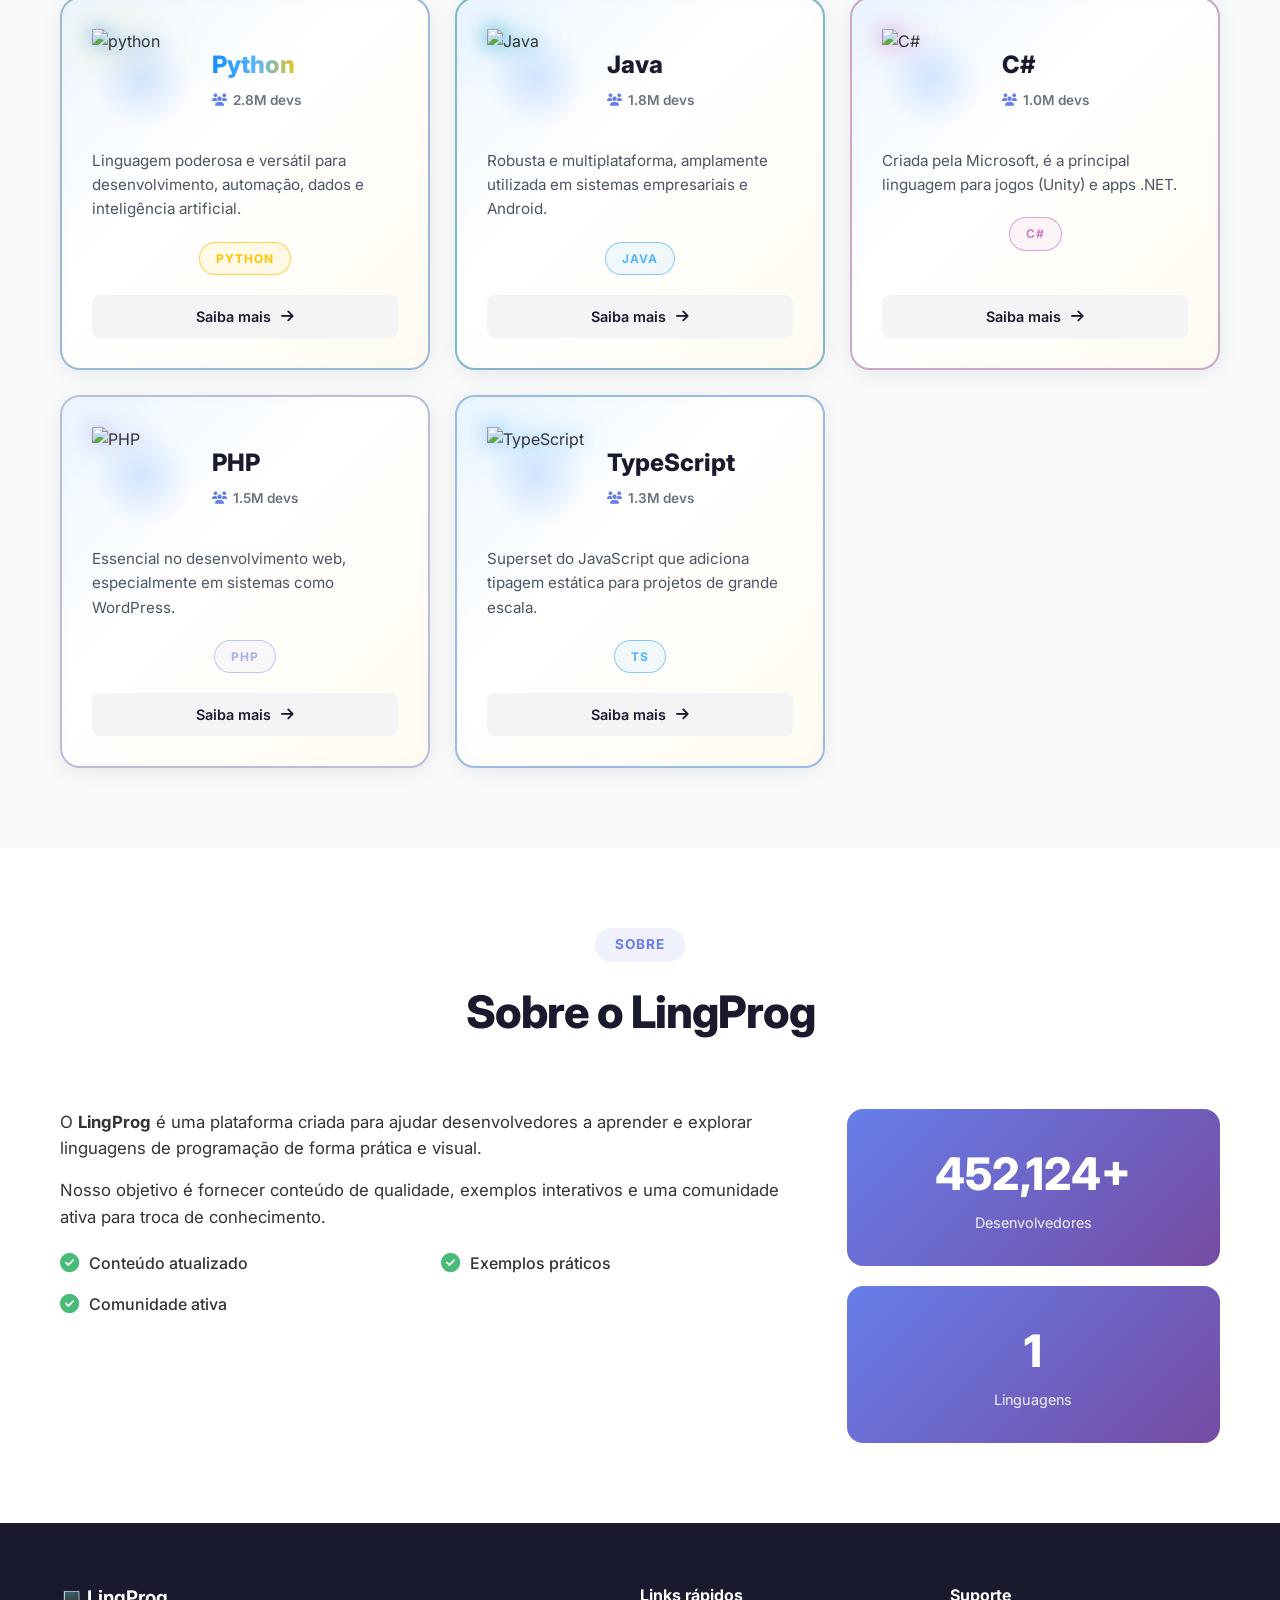
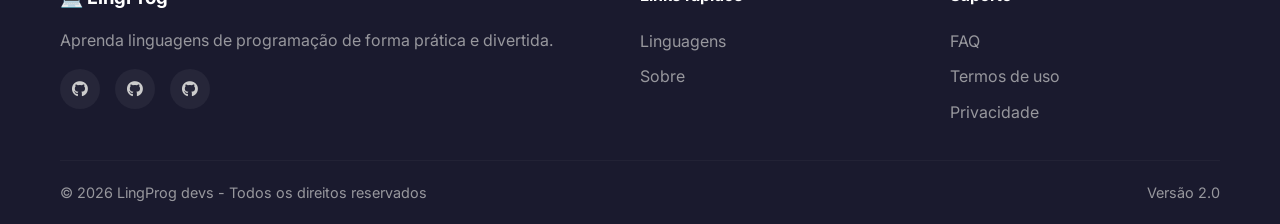
==== commit 1ee49baa: "Update index.html" ====
--- a/index.html
+++ b/index.html
@@ -3,20 +3,33 @@
 <head>
     <meta charset="UTF-8">
     <meta name="viewport" content="width=device-width, initial-scale=1.0">
+    <meta name="description" content="LingProg é um site que informa a história de linguagens de programação">
     <title>LingProg - Linguagens de Programação</title>
     
     <!-- ===== FAVICON (Logo da aba do navegador) ===== -->
-    <link rel="icon" type="image/png" href="img/logo-site.png">
+    <link rel="icon" type="image/webp" href="img/logo-site.WebP">
     
+    <!-- ===== CONEXÕES ANTECIPADAS ===== -->
+    <link rel="preconnect" href="https://fonts.googleapis.com">
+    <link rel="preconnect" href="https://fonts.gstatic.com" crossorigin>
+    <link rel="preconnect" href="https://cdnjs.cloudflare.com" crossorigin>
+
     <!-- ===== CSS ===== -->
     <link rel="stylesheet" href="site.css">
-    
-    <!-- ===== FONTES ===== -->
-    <link href="https://fonts.googleapis.com/css2?family=Inter:wght@300;400;500;600;700;800;900&display=swap" rel="stylesheet">
-    <link href="https://fonts.googleapis.com/css2?family=Press+Start+2P&display=swap" rel="stylesheet">
-    
-    <!-- ===== FONT AWESOME (ÍCONES) ===== -->
-    <link rel="stylesheet" href="https://cdnjs.cloudflare.com/ajax/libs/font-awesome/6.4.0/css/all.min.css">
+
+    <!-- ===== FONTES (uma única requisição, sem bloquear a renderização) ===== -->
+    <link rel="preload" as="style" href="https://fonts.googleapis.com/css2?family=Inter:wght@400;500;600;700;800&family=Press+Start+2P&display=swap" onload="this.onload=null;this.rel='stylesheet'">
+    <noscript><link rel="stylesheet" href="https://fonts.googleapis.com/css2?family=Inter:wght@400;500;600;700;800&family=Press+Start+2P&display=swap"></noscript>
+
+    <!-- ===== FONT AWESOME (ÍCONES) (sem bloquear a renderização) ===== -->
+    <link rel="preload" href="https://cdnjs.cloudflare.com/ajax/libs/font-awesome/6.4.0/webfonts/fa-solid-900.woff2" as="font" type="font/woff2" crossorigin>
+    <link rel="preload" as="style" href="https://cdnjs.cloudflare.com/ajax/libs/font-awesome/6.4.0/css/all.min.css" onload="this.onload=null;this.rel='stylesheet'">
+    <noscript><link rel="stylesheet" href="https://cdnjs.cloudflare.com/ajax/libs/font-awesome/6.4.0/css/all.min.css"></noscript>
+    <style>
+        @font-face{font-family:"Font Awesome 6 Free";font-style:normal;font-weight:900;font-display:swap;src:url(https://cdnjs.cloudflare.com/ajax/libs/font-awesome/6.4.0/webfonts/fa-solid-900.woff2) format("woff2")}
+        @font-face{font-family:"Font Awesome 6 Free";font-style:normal;font-weight:400;font-display:swap;src:url(https://cdnjs.cloudflare.com/ajax/libs/font-awesome/6.4.0/webfonts/fa-regular-400.woff2) format("woff2")}
+        @font-face{font-family:"Font Awesome 6 Brands";font-style:normal;font-weight:400;font-display:swap;src:url(https://cdnjs.cloudflare.com/ajax/libs/font-awesome/6.4.0/webfonts/fa-brands-400.woff2) format("woff2")}
+    </style>
 </head>
 <body>
 
@@ -39,7 +52,7 @@
     <header id="header">
         <div class="container">
             <div class="logo">
-                <img src="img/logo-site.png" alt="Logo LingProg" class="logo-img">
+                <img src="img/logo-site.WebP" alt="Logotipo da LingProg sobre fundo transparente, com um símbolo abstrato azul, vermelho e branco acima do texto LingProg; visual vibrante associado à programação." class="logo-img" width="320" height="320" fetchpriority="high" decoding="async">
                 <div class="logo-text">
                     <h1>LingProg</h1>
                     <p>Explore as linguagens de programação</p>
@@ -54,7 +67,6 @@
                 </ul>
             </nav>
 
-            <!-- BOTÃO DE TEMA CLARO/ESCURO -->
             <button id="themeToggle" class="theme-toggle" aria-label="Alternar tema">
                 <i class="fas fa-moon"></i>
             </button>
@@ -64,6 +76,8 @@
             </button>
         </div>
     </header>
+
+    <main>
 
     <!-- ========================================== -->
     <!-- BANNER / INTRODUÇÃO                       -->
@@ -89,16 +103,16 @@
                 <div class="banner-image">
                     <div class="floating-cards">
                         <a href="#linguagens" class="pixel-card">
-                            <img src="img/c-plus-plus.png" alt="c++">
+                            <img src="img/c-plus-plus.WebP" alt="c++" width="120" height="120" decoding="async" fetchpriority="high">
                         </a>
                         <a href="#linguagens" class="pixel-card">
-                            <img src="img/c.png" alt="c">
+                            <img src="img/c.WebP" alt="c" width="120" height="120" decoding="async" fetchpriority="high">
                         </a>
                         <a href="#linguagens" class="pixel-card">
-                            <img src="img/js.png" alt="javascript">
+                            <img src="img/js.WebP" alt="javascript" width="120" height="120" decoding="async" fetchpriority="high">
                         </a>
                         <a href="#linguagens" class="pixel-card">
-                            <img src="img/python.png" alt="python">
+                            <img src="img/python.WebP" alt="python" width="120" height="120" decoding="async" fetchpriority="high">
                         </a>
                     </div>
                 </div>
@@ -107,7 +121,6 @@
     </section>
 
     <!-- SEÇÃO DE LINGUAGENS (CARDS)        -->
-  
     <section id="linguagens" class="linguagens">
         <div class="container">
             <div class="section-header">
@@ -124,7 +137,7 @@
                 <div class="card card-lua dark-card" data-language="lua">
                     <div class="card-top">
                         <div class="card-icon">
-                            <img src="img/icone-lua.png" alt="lua">
+                            <img src="img/icone-lua.WebP" alt="lua" width="100" height="100" loading="lazy" decoding="async">
                         </div>
                         <div class="card-info-top">
                             <h3>Lua</h3>
@@ -142,7 +155,7 @@
                 <div class="card card-css dark-card" data-language="css">
                     <div class="card-top">
                         <div class="card-icon">
-                            <img src="img/icone-css.png" alt="css">
+                            <img src="img/icone-css.WebP" alt="css" width="100" height="100" loading="lazy" decoding="async">
                         </div>
                         <div class="card-info-top">
                             <h3>CSS</h3>
@@ -160,7 +173,7 @@
                 <div class="card card-js dark-card" data-language="js">
                     <div class="card-top">
                         <div class="card-icon">
-                            <img src="img/icone-js.png" alt="javascript">
+                            <img src="img/icone-js.WebP" alt="javascript" width="100" height="100" loading="lazy" decoding="async">
                         </div>
                         <div class="card-info-top">
                             <h3>JavaScript</h3>
@@ -178,7 +191,7 @@
                 <div class="card card-python dark-card" data-language="python">
                     <div class="card-top">
                         <div class="card-icon">
-                            <img src="img/python-card.png" alt="python">
+                            <img src="img/python-card.WebP" alt="python" width="100" height="100" loading="lazy" decoding="async">
                         </div>
                         <div class="card-info-top">
                             <h3>Python</h3>
@@ -196,7 +209,7 @@
                 <div class="card card-java dark-card" data-language="java">
                     <div class="card-top">
                         <div class="card-icon">
-                            <img src="img/icone-java.png" alt="Java">
+                            <img src="img/icone-java.WebP" alt="Java" width="100" height="100" loading="lazy" decoding="async">
                         </div>
                         <div class="card-info-top">
                             <h3>Java</h3>
@@ -214,7 +227,7 @@
                 <div class="card card-csharp dark-card" data-language="csharp">
                     <div class="card-top">
                         <div class="card-icon">
-                            <img src="img/icone-csharp.png" alt="C#">
+                            <img src="img/icone-csharp.WebP" alt="C#" width="100" height="100" loading="lazy" decoding="async">
                         </div>
                         <div class="card-info-top">
                             <h3>C#</h3>
@@ -232,7 +245,7 @@
                 <div class="card card-php dark-card" data-language="php">
                     <div class="card-top">
                         <div class="card-icon">
-                            <img src="img/icone-php.png" alt="PHP">
+                            <img src="img/icone-php.WebP" alt="PHP" width="100" height="100" loading="lazy" decoding="async">
                         </div>
                         <div class="card-info-top">
                             <h3>PHP</h3>
@@ -250,7 +263,7 @@
                 <div class="card card-typescript dark-card" data-language="typescript">
                     <div class="card-top">
                         <div class="card-icon">
-                            <img src="img/icone-typescript.png" alt="TypeScript">
+                            <img src="img/icone-typescript.WebP" alt="TypeScript" width="100" height="100" loading="lazy" decoding="async">
                         </div>
                         <div class="card-info-top">
                             <h3>TypeScript</h3>
@@ -315,6 +328,8 @@
         </div>
     </section>
 
+    </main>
+
     <!-- RODAPÉ       -->
     <footer>
         <div class="container">
@@ -325,7 +340,9 @@
                         Aprenda linguagens de programação de forma prática e divertida.
                     </p>
                     <div class="social-links">
-                        <a href="#"><i class="fab fa-github"></i></a>
+                        <a href="https://github.com/Dheferson-Santos/lingprog" aria-label="GitHub de Dheferson Santos"><i class="fab fa-github"></i></a>
+                        <a href="https://github.com/Ilzuko" aria-label="GitHub de Ilzuko"><i class="fab fa-github"></i></a>
+                        <a href="https://github.com/luan2904secundaria-pixel" aria-label="GitHub de luan2904secundaria-pixel"><i class="fab fa-github"></i></a>
                     </div>
                 </div>
                 <div class="footer-section">
@@ -333,7 +350,6 @@
                     <ul>
                         <li><a href="#linguagens">Linguagens</a></li>
                         <li><a href="#sobre">Sobre</a></li>
-                        <li><a href="#contato">Contato</a></li>
                     </ul>
                 </div>
                 <div class="footer-section">
@@ -352,10 +368,10 @@
         </div>
     </footer>
 
-    <button id="backToTop" class="back-to-top">
+    <button id="backToTop" class="back-to-top" aria-label="Voltar ao topo">
         <i class="fas fa-arrow-up"></i>
     </button>
 
-    <script src="script.js"></script>
+    <script src="script.js" defer></script>
 </body>
-</html>+</html>
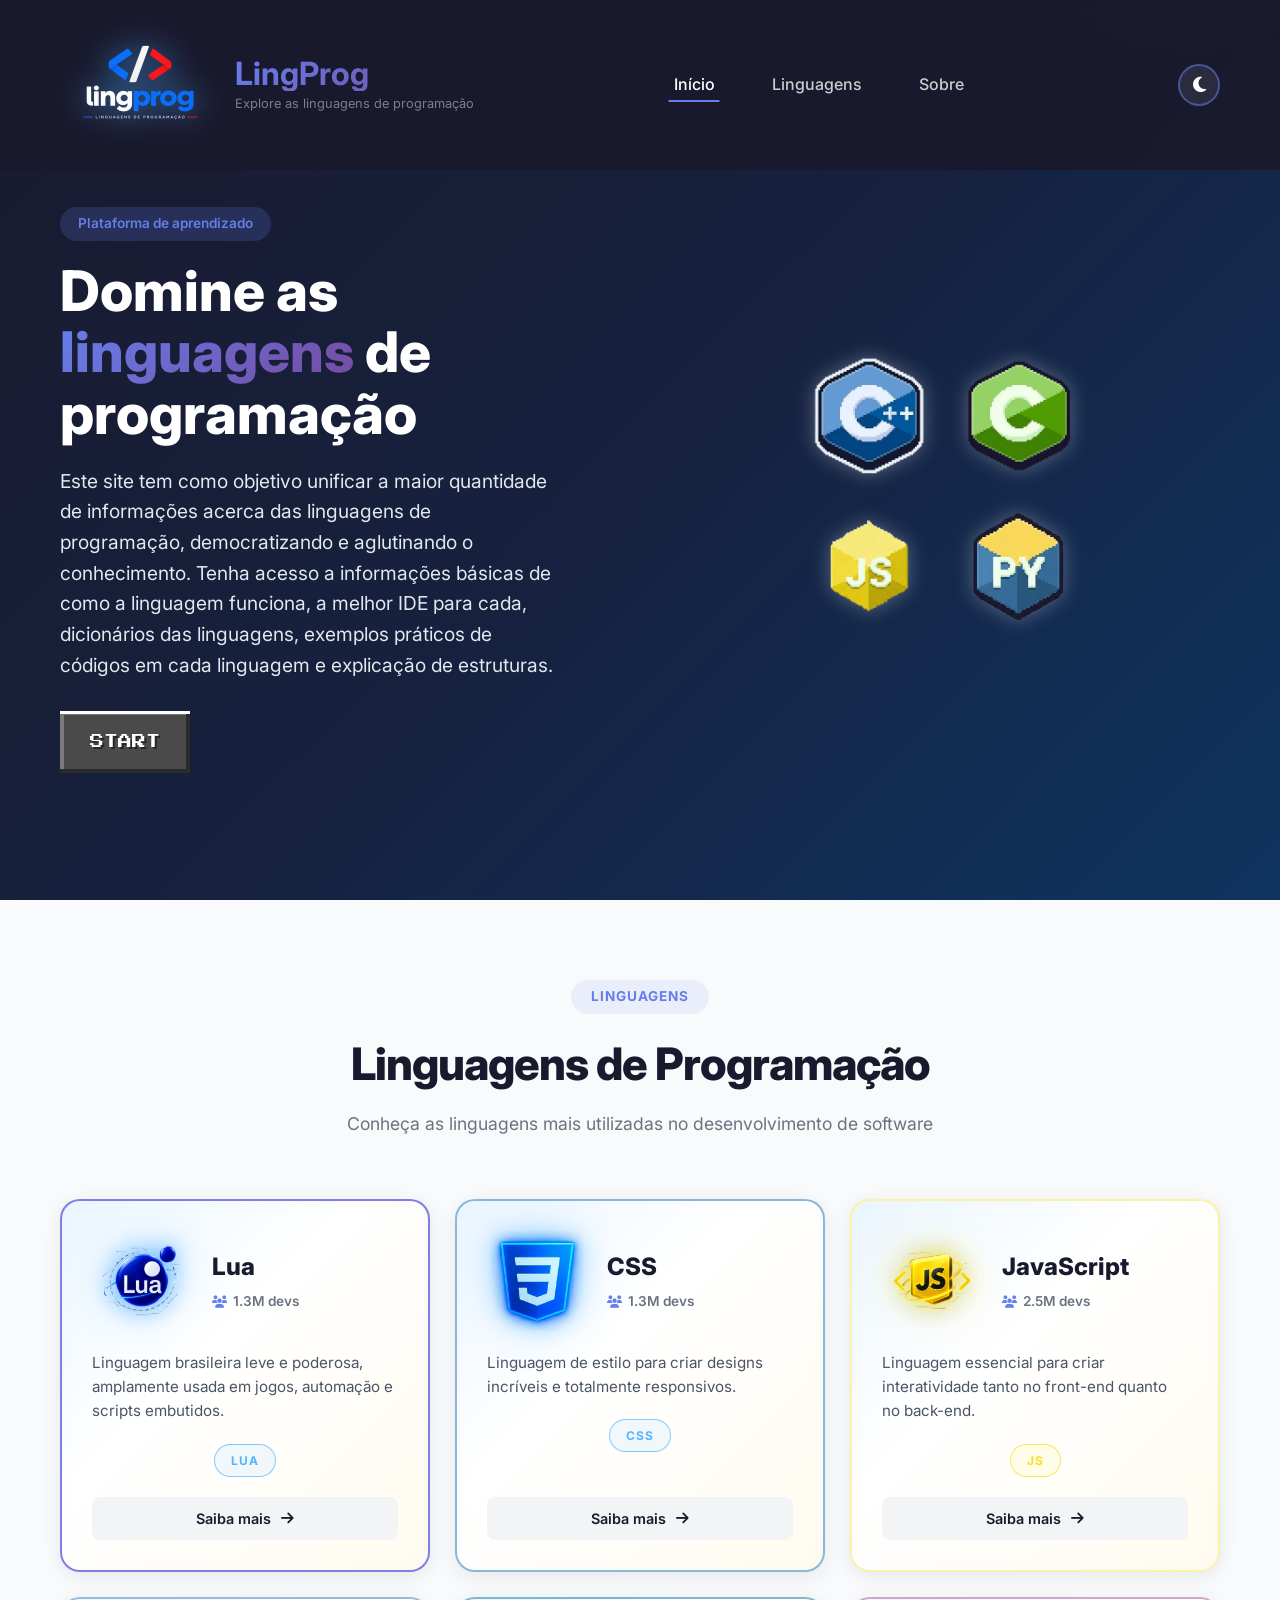
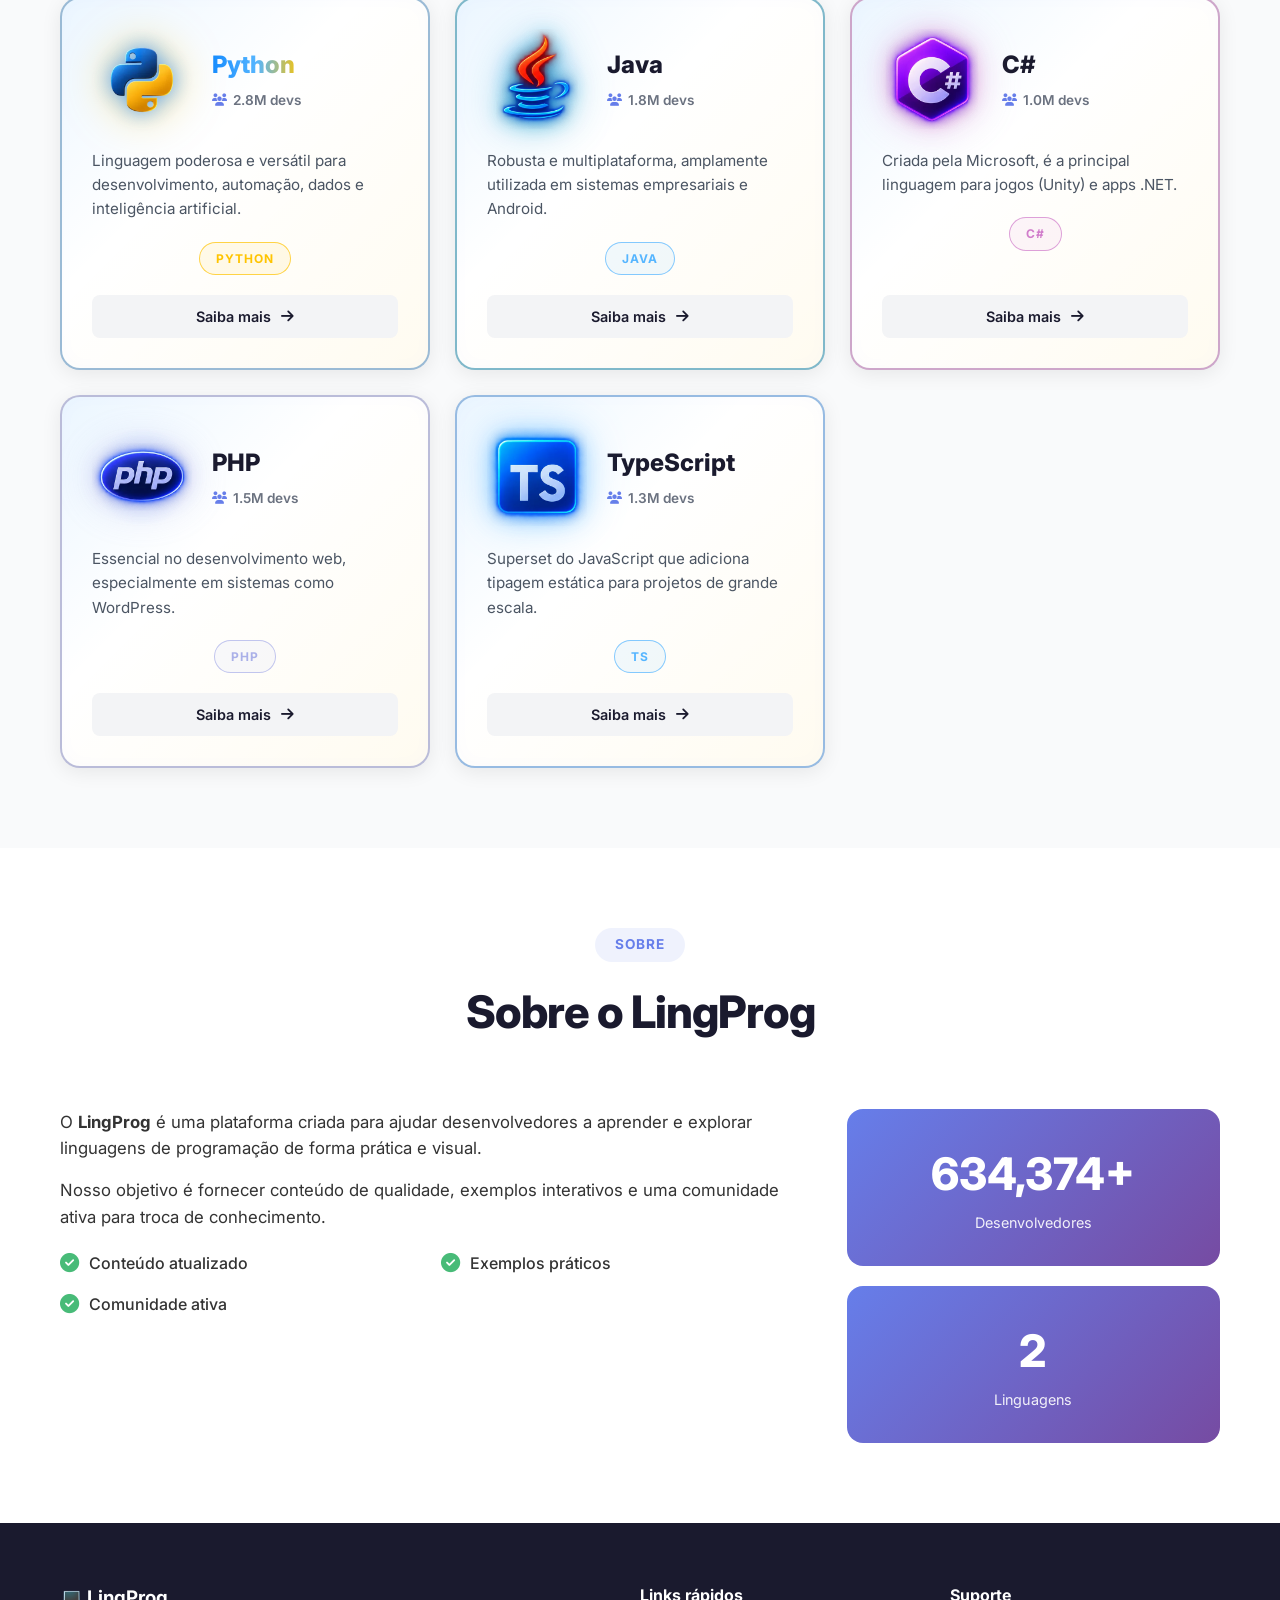
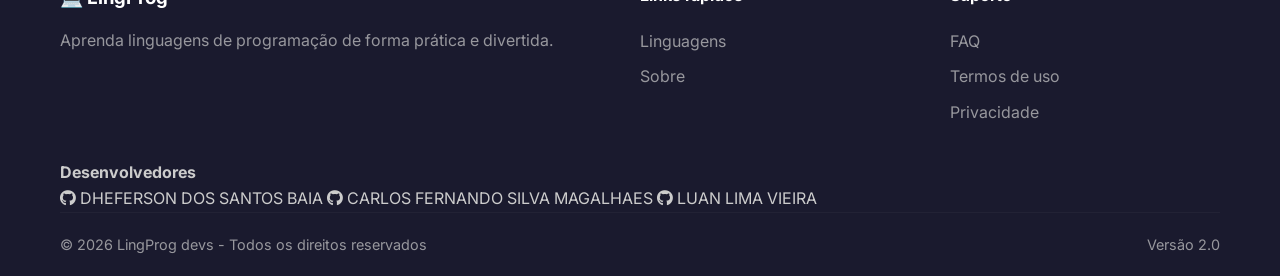
==== commit 1448a1f6: "Update index.html" ====
--- a/index.html
+++ b/index.html
@@ -339,11 +339,6 @@
                     <p>
                         Aprenda linguagens de programação de forma prática e divertida.
                     </p>
-                    <div class="social-links">
-                        <a href="https://github.com/Dheferson-Santos/lingprog" aria-label="GitHub de Dheferson Santos"><i class="fab fa-github"></i></a>
-                        <a href="https://github.com/Ilzuko" aria-label="GitHub de Ilzuko"><i class="fab fa-github"></i></a>
-                        <a href="https://github.com/luan2904secundaria-pixel" aria-label="GitHub de luan2904secundaria-pixel"><i class="fab fa-github"></i></a>
-                    </div>
                 </div>
                 <div class="footer-section">
                     <h4>Links rápidos</h4>
@@ -361,6 +356,23 @@
                     </ul>
                 </div>
             </div>
+            <div class="footer-devs">
+                <h4>Desenvolvedores</h4>
+                <div class="devs-list">
+                    <a href="https://github.com/Dheferson-Santos" target="_blank" rel="noopener noreferrer" aria-label="GitHub de Dheferson Dos Santos Baia">
+                        <i class="fab fa-github" aria-hidden="true"></i>
+                        <span>DHEFERSON DOS SANTOS BAIA</span>
+                    </a>
+                    <a href="https://github.com/Ilzuko" target="_blank" rel="noopener noreferrer" aria-label="GitHub de Carlos Fernando Silva Magalhaes">
+                        <i class="fab fa-github" aria-hidden="true"></i>
+                        <span>CARLOS FERNANDO SILVA MAGALHAES</span>
+                    </a>
+                    <a href="https://github.com/luan2904secundaria-pixel" target="_blank" rel="noopener noreferrer" aria-label="GitHub de Luan Lima Vieira">
+                        <i class="fab fa-github" aria-hidden="true"></i>
+                        <span>LUAN LIMA VIEIRA</span>
+                    </a>
+                </div>
+            </div>
             <div class="footer-bottom">
                 <p>&copy; 2026 LingProg devs - Todos os direitos reservados</p>
                 <p class="footer-version">Versão 2.0</p>
